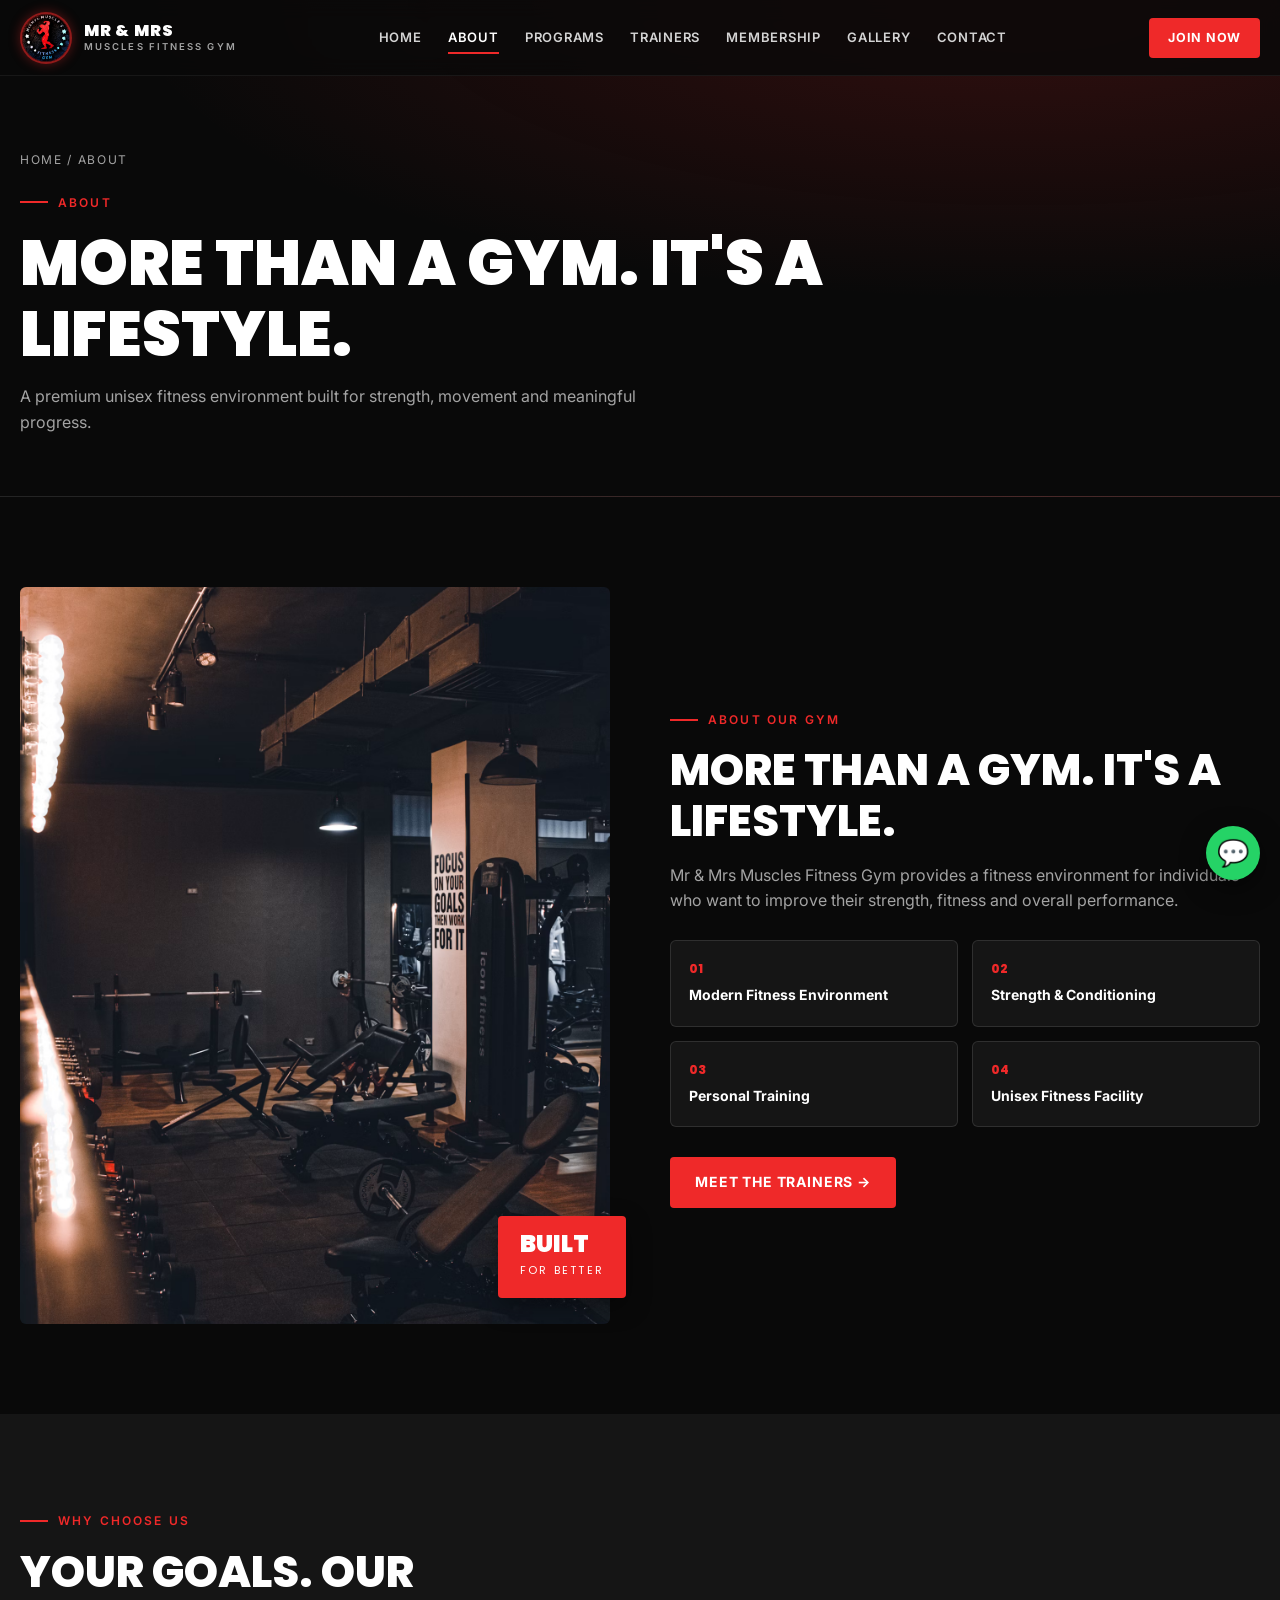
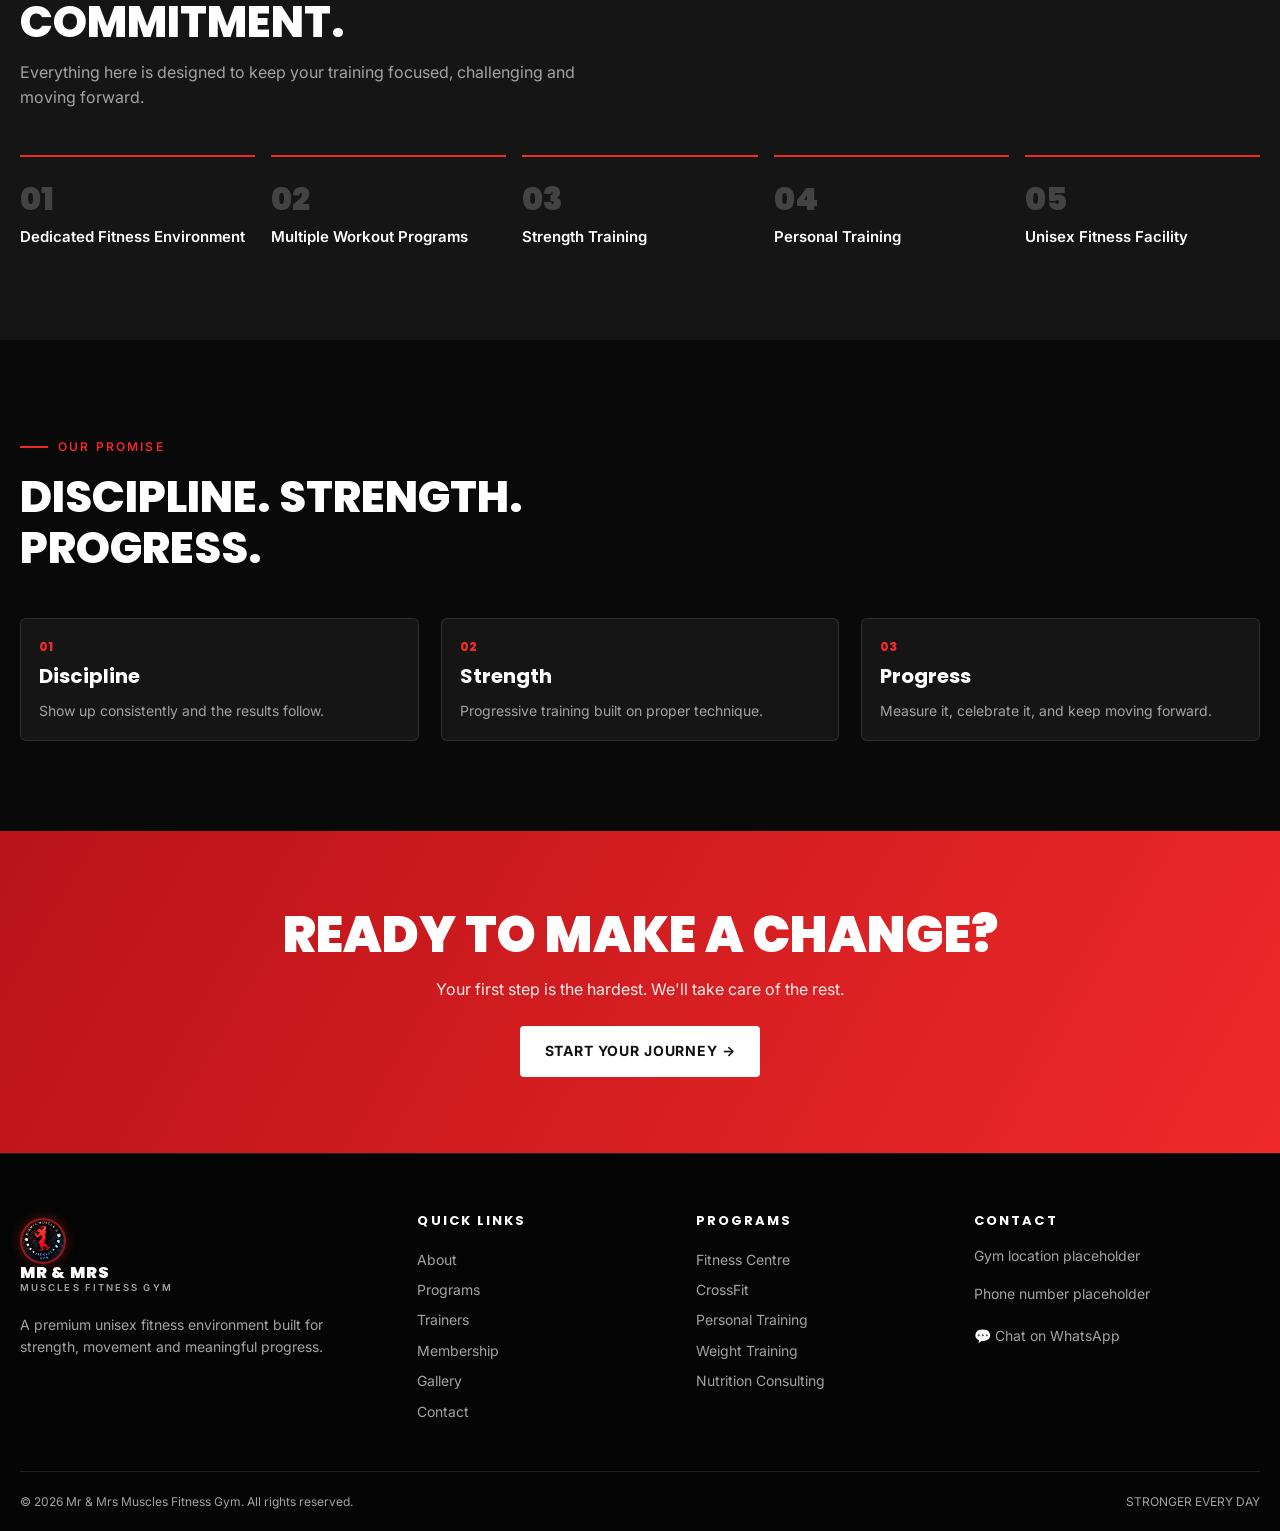
==== about.html @ eb09d8e1 "Move website files to root directory for GitHub Pages" ====
<!DOCTYPE html>
<html lang="en"><head><meta charset="UTF-8"><meta name="viewport" content="width=device-width,initial-scale=1">
<title>About | Mr &amp; Mrs Muscles Fitness Gym</title><meta name="description" content="Learn about Mr & Mrs Muscles Fitness Gym.">
<link rel="preconnect" href="https://fonts.googleapis.com"><link rel="preconnect" href="https://fonts.gstatic.com" crossorigin>
<link href="https://fonts.googleapis.com/css2?family=Inter:wght@400;500;600&family=Poppins:wght@600;700;800;900&display=swap" rel="stylesheet">
<link rel="stylesheet" href="css/style.css"></head><body>
<header><div class="container nav-wrap">
<a class="logo" href="index.html" aria-label="Home"><img src="images/logo-badge.png" alt="Mr &amp; Mrs Muscles Fitness Gym Logo" class="gym-logo"><span class="logo-text"><strong>MR &amp; MRS</strong><small>MUSCLES FITNESS GYM</small></span></a>
<nav aria-label="Primary"><button class="nav-close" aria-label="Close menu">×</button><a href="index.html">Home</a><a href="about.html" class=active>About</a><a href="programs.html">Programs</a><a href="trainers.html">Trainers</a><a href="membership.html">Membership</a><a href="gallery.html">Gallery</a><a href="contact.html">Contact</a></nav>
<div class="nav-cta"><a class="btn btn-red join-link" href="membership.html">Join now</a><button class="menu-btn" aria-label="Open menu">☰</button></div></div><div class="nav-backdrop" aria-hidden="true"></div></header>
<main><div class="page-hero"><div class="container"><div class="crumbs"><a href="index.html">Home</a> / About</div><span class="eyebrow"><i></i>About</span><h1>More than a gym. It's a lifestyle.</h1><p>A premium unisex fitness environment built for strength, movement and meaningful progress.</p></div></div><section><div class="container"><div class="about-grid"><div class="about-img reveal"><img src="images/1637430308606.avif" alt="Premium gym training floor" loading="lazy"><div class="float"><strong>BUILT</strong><span>FOR BETTER</span></div></div>
<div class="about-text reveal"><span class="eyebrow"><i></i>About our gym</span><h2>More than a gym. It's a lifestyle.</h2>
<p>Mr &amp; Mrs Muscles Fitness Gym provides a fitness environment for individuals who want to improve their strength, fitness and overall performance.</p>
<div class="feat-list"><div class="feat"><span>01</span><strong>Modern Fitness Environment</strong></div><div class="feat"><span>02</span><strong>Strength &amp; Conditioning</strong></div><div class="feat"><span>03</span><strong>Personal Training</strong></div><div class="feat"><span>04</span><strong>Unisex Fitness Facility</strong></div></div>
<a class="btn btn-red" href="trainers.html">Meet the trainers →</a></div></div></div></section><section class="why"><div class="container"><div class="sec-head reveal"><div><span class="eyebrow"><i></i>Why choose us</span><h2>Your goals. Our commitment.</h2><p>Everything here is designed to keep your training focused, challenging and moving forward.</p></div></div><div class="why-list reveal"><div class="why-item"><strong>01</strong><span>Dedicated Fitness Environment</span></div><div class="why-item"><strong>02</strong><span>Multiple Workout Programs</span></div><div class="why-item"><strong>03</strong><span>Strength Training</span></div><div class="why-item"><strong>04</strong><span>Personal Training</span></div><div class="why-item"><strong>05</strong><span>Unisex Fitness Facility</span></div></div></div></section><section><div class="container"><div class="sec-head reveal"><div><span class="eyebrow"><i></i>Our promise</span><h2>Discipline. Strength. Progress.</h2></div></div><div class="grid-3"><div class="feat reveal"><span>01</span><strong style="font-size:20px;font-family:Poppins">Discipline</strong><p style="color:var(--muted);margin-top:8px;font-size:14px">Show up consistently and the results follow.</p></div><div class="feat reveal"><span>02</span><strong style="font-size:20px;font-family:Poppins">Strength</strong><p style="color:var(--muted);margin-top:8px;font-size:14px">Progressive training built on proper technique.</p></div><div class="feat reveal"><span>03</span><strong style="font-size:20px;font-family:Poppins">Progress</strong><p style="color:var(--muted);margin-top:8px;font-size:14px">Measure it, celebrate it, and keep moving forward.</p></div></div></div></section><section class="cta"><div class="container reveal"><h2>Ready to make a change?</h2><p>Your first step is the hardest. We'll take care of the rest.</p><a class="btn" href="contact.html">Start your journey →</a></div></section></main>
<footer><div class="container"><div class="foot-grid"><div>
<a class="logo" href="index.html"><img src="images/logo-badge.png" alt="Mr &amp; Mrs Muscles Fitness Gym Logo" class="gym-logo"><span class="logo-text"><strong>MR &amp; MRS</strong><small>MUSCLES FITNESS GYM</small></span></a>
<p>A premium unisex fitness environment built for strength, movement and meaningful progress.</p></div>
<div><h4>Quick links</h4><a href="about.html">About</a><a href="programs.html">Programs</a><a href="trainers.html">Trainers</a><a href="membership.html">Membership</a><a href="gallery.html">Gallery</a><a href="contact.html">Contact</a></div>
<div><h4>Programs</h4><a href="programs.html">Fitness Centre</a><a href="programs.html">CrossFit</a><a href="programs.html">Personal Training</a><a href="programs.html">Weight Training</a><a href="programs.html">Nutrition Consulting</a></div>
<div><h4>Contact</h4><p>Gym location placeholder</p><p>Phone number placeholder</p><a href="#" data-wa="">💬 Chat on WhatsApp</a></div></div>
<div class="foot-bottom"><span>© 2026 Mr &amp; Mrs Muscles Fitness Gym. All rights reserved.</span><span>STRONGER EVERY DAY</span></div></div></footer>
<button class="wa-float" data-wa="" aria-label="WhatsApp enquiry">💬</button>

<script src="js/main.js"></script></body></html>
---- css/style.css ----
:root{
  --black:#090909;
  --panel:#151515;
  --panel-soft:#1b1b1b;
  --red:#ef2929;
  --red-dark:#b91319;
  --blue:#16b9f2;
  --white:#fff;
  --muted:#a3a3a3;
  --line:rgba(255,255,255,.11);
  --container:1240px;
  --head:76px;
}
*,*::before,*::after{box-sizing:border-box;margin:0;padding:0}
html{scroll-behavior:smooth}
body{
  font-family:Inter,-apple-system,BlinkMacSystemFont,"Segoe UI",Roboto,sans-serif;
  background:var(--black);
  color:var(--white);
  line-height:1.6;
  -webkit-font-smoothing:antialiased;
  overflow-x:hidden;
}
body.nav-active{
  overflow:hidden;
}
img{max-width:100%;height:auto;display:block}
a{color:inherit;text-decoration:none}
button,input,select,textarea{font:inherit;color:inherit}
h1,h2,h3,h4{font-family:Poppins,sans-serif;line-height:1.15;text-transform:uppercase}
.container{width:min(var(--container),100% - 32px);margin-inline:auto}
section{padding:90px 0}

.eyebrow{
  display:inline-flex;
  align-items:center;
  gap:10px;
  font-size:12px;
  font-weight:600;
  letter-spacing:.18em;
  text-transform:uppercase;
  color:var(--red);
  margin-bottom:16px;
}
.eyebrow i{width:28px;height:2px;background:var(--red);display:inline-block}

.sec-head{
  display:flex;
  justify-content:space-between;
  align-items:flex-end;
  gap:24px;
  flex-wrap:wrap;
  margin-bottom:44px;
}
.sec-head h2{font-size:clamp(26px,4vw,44px);font-weight:800;max-width:720px}
.sec-head p{color:var(--muted);margin-top:12px;max-width:560px}
.tag{font-family:Poppins,sans-serif;font-weight:700;font-size:13px;letter-spacing:.2em;color:var(--muted)}

.btn{
  display:inline-flex;
  align-items:center;
  justify-content:center;
  gap:10px;
  padding:13px 24px;
  border-radius:4px;
  font-weight:700;
  font-size:14px;
  letter-spacing:.06em;
  text-transform:uppercase;
  border:1.5px solid transparent;
  cursor:pointer;
  transition:.25s ease;
  white-space:nowrap;
}
.btn-red{background:var(--red);color:#fff}
.btn-red:hover{background:var(--red-dark);transform:translateY(-2px)}
.btn-ghost{border-color:rgba(255,255,255,.35);color:#fff}
.btn-ghost:hover{border-color:var(--red);color:var(--red)}
.btn-wa{background:#25d366;color:#04210f}
.btn-wa:hover{filter:brightness(1.08)}

/* ==================== HEADER & NAVIGATION ==================== */
header{
  position:fixed;
  top:0;
  left:0;
  right:0;
  height:var(--head);
  z-index:100;
  transition:background .3s,backdrop-filter .3s,border-color .3s;
  background:rgba(9,9,9,.82);
  backdrop-filter:blur(10px);
  border-bottom:1px solid rgba(255,255,255,.06);
}
header.solid{
  background:rgba(9,9,9,.96);
  backdrop-filter:blur(14px);
  border-bottom:1px solid var(--line);
  box-shadow:0 4px 20px rgba(0,0,0,.6);
}

.nav-wrap{
  height:100%;
  display:flex;
  align-items:center;
  justify-content:space-between;
  gap:16px;
}

/* Brand Logo */
.logo{
  display:flex;
  align-items:center;
  gap:12px;
  text-decoration:none;
  flex-shrink:0;
}
.gym-logo{
  width:52px;
  height:52px;
  border-radius:50%;
  object-fit:cover;
  display:block;
  background:#050505;
  box-shadow:0 0 12px rgba(239,41,41,.35);
  border:2px solid rgba(239,41,41,.6);
  flex-shrink:0;
  transition:transform .25s ease;
}
.logo:hover .gym-logo{
  transform:scale(1.05);
}
.logo-text{
  display:flex;
  flex-direction:column;
  justify-content:center;
  line-height:1.1;
  white-space:nowrap;
}
.logo-text strong{
  font-family:Poppins,sans-serif;
  font-size:16px;
  font-weight:900;
  letter-spacing:.05em;
  color:#fff;
}
.logo-text small{
  font-size:9.5px;
  font-weight:600;
  letter-spacing:.22em;
  color:var(--muted);
  text-transform:uppercase;
  margin-top:2px;
}

/* Desktop Navigation */
nav{
  display:flex;
  align-items:center;
  gap:26px;
}
nav a{
  font-size:13px;
  font-weight:600;
  letter-spacing:.06em;
  text-transform:uppercase;
  color:#d4d4d4;
  position:relative;
  padding:6px 0;
  transition:color .2s;
  white-space:nowrap;
}
nav a::after{
  content:"";
  position:absolute;
  left:0;
  bottom:0;
  height:2px;
  width:0;
  background:var(--red);
  transition:width .25s ease;
}
nav a:hover,nav a.active{
  color:#fff;
}
nav a:hover::after,nav a.active::after{
  width:100%;
}

.nav-cta{
  display:flex;
  align-items:center;
  gap:12px;
  flex-shrink:0;
}
.join-link{
  padding:9px 18px;
  font-size:12.5px;
}
.menu-btn{
  display:none;
  align-items:center;
  justify-content:center;
  background:var(--panel);
  border:1px solid var(--line);
  color:#fff;
  font-size:24px;
  width:44px;
  height:44px;
  border-radius:6px;
  cursor:pointer;
  line-height:1;
  transition:border-color .2s,background .2s;
}
.menu-btn:hover{
  border-color:var(--red);
  background:var(--panel-soft);
}
.nav-close{
  display:none;
  background:rgba(255,255,255,.08);
  border:1px solid var(--line);
  color:#fff;
  font-size:26px;
  width:38px;
  height:38px;
  border-radius:50%;
  cursor:pointer;
  line-height:1;
  transition:background .2s,border-color .2s;
}
.nav-close:hover{
  background:var(--red);
  border-color:var(--red);
}

/* Nav Backdrop for Mobile */
.nav-backdrop{
  position:fixed;
  inset:0;
  background:rgba(0,0,0,.75);
  backdrop-filter:blur(4px);
  z-index:140;
  opacity:0;
  visibility:hidden;
  transition:opacity .3s ease,visibility .3s ease;
}
.nav-backdrop.open{
  opacity:1;
  visibility:visible;
}

/* ==================== HERO SECTION ==================== */
.hero{
  position:relative;
  min-height:100vh;
  display:flex;
  align-items:center;
  padding:140px 0 90px;
  overflow:hidden;
}
.hero>img{
  position:absolute;
  inset:0;
  width:100%;
  height:100%;
  object-fit:cover;
}
.hero::before{
  content:"";
  position:absolute;
  inset:0;
  background:linear-gradient(90deg,rgba(9,9,9,.94) 15%,rgba(9,9,9,.6) 65%,rgba(9,9,9,.8) 100%),linear-gradient(0deg,var(--black),transparent 40%);
  z-index:1;
}
.hero .container{position:relative;z-index:2}
.hero h1{
  font-size:clamp(36px,7vw,84px);
  font-weight:900;
  margin:10px 0 20px;
  max-width:900px;
  line-height:1.08;
}
.hero h1 em{font-style:normal;color:var(--red)}
.hero p.lead{
  max-width:540px;
  color:#d4d4d4;
  font-size:clamp(16px,2vw,19px);
  margin-bottom:32px;
}
.hero-actions{display:flex;gap:14px;flex-wrap:wrap;margin-bottom:42px}
.badges{display:flex;gap:20px;flex-wrap:wrap;font-size:13px;color:#ddd}
.badges span{display:inline-flex;align-items:center}
.badges span::before{content:"✓";color:var(--blue);margin-right:8px;font-weight:800}

.ticker{
  position:absolute;
  bottom:0;
  left:0;
  right:0;
  z-index:2;
  background:var(--red);
  padding:12px 0;
  overflow:hidden;
  white-space:nowrap;
}
.ticker div{
  display:inline-block;
  animation:tick 24s linear infinite;
  font-family:Poppins,sans-serif;
  font-weight:800;
  letter-spacing:.3em;
  font-size:13px;
}
@keyframes tick{to{transform:translateX(-50%)}}

/* Inner Page Hero */
.page-hero{
  padding:150px 0 60px;
  background:radial-gradient(900px 300px at 80% 0,rgba(239,41,41,.18),transparent),var(--black);
  border-bottom:1px solid var(--line);
}
.page-hero h1{font-size:clamp(30px,5.5vw,62px);font-weight:900;max-width:900px}
.page-hero p{color:var(--muted);margin-top:14px;max-width:620px;font-size:16px}
.crumbs{
  font-size:12px;
  letter-spacing:.14em;
  text-transform:uppercase;
  color:var(--muted);
  margin-bottom:16px;
}
.crumbs a:hover{color:var(--red)}

/* ==================== ABOUT SECTION ==================== */
.about-grid{
  display:grid;
  grid-template-columns:1fr 1fr;
  gap:60px;
  align-items:center;
}
.about-img{position:relative}
.about-img img{width:100%;aspect-ratio:4/5;object-fit:cover;border-radius:6px}
.about-img .float{
  position:absolute;
  right:-16px;
  bottom:26px;
  background:var(--red);
  padding:16px 22px;
  border-radius:4px;
  font-family:Poppins,sans-serif;
  box-shadow:0 8px 24px rgba(0,0,0,.4);
}
.about-img .float strong{display:block;font-size:24px;font-weight:900;line-height:1}
.about-img .float span{font-size:11px;letter-spacing:.2em}
.about-text h2{font-size:clamp(26px,3.8vw,44px);font-weight:800;margin-bottom:16px}
.about-text>p{color:var(--muted);margin-bottom:26px}
.feat-list{display:grid;grid-template-columns:1fr 1fr;gap:14px;margin-bottom:30px}
.feat{background:var(--panel);border:1px solid var(--line);padding:18px;border-radius:6px;transition:.25s}
.feat:hover{border-color:var(--red);transform:translateY(-3px)}
.feat span{color:var(--red);font-family:Poppins,sans-serif;font-weight:800;font-size:12px;display:block;margin-bottom:4px}
.feat strong{font-size:14px}

/* ==================== GRID / CARDS ==================== */
.grid-3{display:grid;grid-template-columns:repeat(3,1fr);gap:22px}
.prog{
  position:relative;
  overflow:hidden;
  border-radius:6px;
  aspect-ratio:4/5;
  display:flex;
  align-items:flex-end;
  background:var(--panel);
}
.prog img{position:absolute;inset:0;width:100%;height:100%;object-fit:cover;transition:transform .6s}
.prog::after{content:"";position:absolute;inset:0;background:linear-gradient(0deg,rgba(9,9,9,.95) 10%,transparent 65%)}
.prog:hover img{transform:scale(1.08)}
.prog .num{position:absolute;top:16px;right:18px;z-index:2;font-family:Poppins,sans-serif;font-weight:900;font-size:32px;color:rgba(255,255,255,.35)}
.prog .info{position:relative;z-index:2;padding:24px}
.prog h3{font-size:21px;margin-bottom:8px}
.prog p{color:#cfcfcf;font-size:14px;margin-bottom:14px}
.link-arrow{font-size:13px;font-weight:700;letter-spacing:.08em;text-transform:uppercase;color:var(--red)}
.link-arrow::after{content:" →";transition:.2s;display:inline-block}
.link-arrow:hover::after{transform:translateX(5px)}
.center{text-align:center;margin-top:40px}

/* ==================== WHY CHOOSE US ==================== */
.why{background:var(--panel)}
.why-list{display:grid;grid-template-columns:repeat(5,1fr);gap:16px}
.why-item{border-top:2px solid var(--red);padding-top:16px}
.why-item strong{font-family:Poppins,sans-serif;font-size:32px;font-weight:900;color:rgba(255,255,255,.2);display:block}
.why-item span{font-weight:600;font-size:15px}

/* ==================== TRAINERS ==================== */
.trainer{background:var(--panel);border:1px solid var(--line);border-radius:6px;overflow:hidden;transition:.25s}
.trainer:hover{border-color:var(--red);transform:translateY(-4px)}
.trainer .ph{position:relative}
.trainer img{aspect-ratio:4/4.4;width:100%;object-fit:cover;filter:grayscale(.35)}
.trainer .ph span{
  position:absolute;
  top:14px;
  left:14px;
  background:var(--red);
  font-size:11px;
  font-weight:700;
  letter-spacing:.16em;
  padding:5px 10px;
  border-radius:3px;
}
.trainer .body{padding:20px}
.trainer p{color:var(--muted);font-size:13px}
.trainer h3{font-size:19px;margin:4px 0 6px}
.trainer small{color:var(--muted);display:block;margin-bottom:14px}

/* ==================== TIMETABLE ==================== */
.table{border:1px solid var(--line);border-radius:6px;overflow:hidden}
.row{
  display:grid;
  grid-template-columns:1.2fr 2fr 1.4fr;
  gap:16px;
  padding:16px 24px;
  border-bottom:1px solid var(--line);
  align-items:center;
}
.row:last-child{border-bottom:0}
.row.head{background:var(--panel-soft);font-size:12px;letter-spacing:.16em;text-transform:uppercase;color:var(--muted)}
.row strong{font-family:Poppins,sans-serif;font-size:16px}
.row time{color:#ddd}
.row .today{
  background:var(--blue);
  color:#001a24;
  font-size:10px;
  font-weight:800;
  letter-spacing:.1em;
  padding:3px 8px;
  border-radius:20px;
  margin-left:10px;
  text-transform:uppercase;
}
.row.is-today{background:rgba(239,41,41,.12);box-shadow:inset 3px 0 var(--red)}

/* ==================== MEMBERSHIP ==================== */
.plans{display:grid;grid-template-columns:repeat(4,1fr);gap:18px}
.plan{
  position:relative;
  background:var(--panel);
  border:1px solid var(--line);
  border-radius:6px;
  padding:30px 24px;
  display:flex;
  flex-direction:column;
  transition:.25s;
}
.plan:hover{transform:translateY(-5px);border-color:var(--red)}
.plan.premium{border-color:var(--red);background:linear-gradient(180deg,rgba(239,41,41,.14),var(--panel) 55%)}
.plan .badge{
  position:absolute;
  top:-12px;
  left:24px;
  background:var(--red);
  font-size:10px;
  font-weight:800;
  letter-spacing:.14em;
  text-transform:uppercase;
  padding:5px 12px;
  border-radius:3px;
}
.plan .n{color:var(--muted);font-family:Poppins,sans-serif;font-weight:800;font-size:12px}
.plan h3{font-size:23px;margin:8px 0 4px}
.plan h3 small{display:block;font-size:11px;letter-spacing:.2em;color:var(--muted);font-weight:500;margin-top:4px}
.price{
  margin:18px 0;
  padding:14px 0;
  border-block:1px solid var(--line);
  font-size:13.5px;
  color:var(--muted);
}
.price strong{display:block;color:#fff;font-family:Poppins,sans-serif;font-size:20px;text-transform:uppercase}
.plan ul{list-style:none;margin-bottom:24px;flex:1}
.plan li{font-size:13.5px;color:#ddd;padding:6px 0 6px 24px;position:relative}
.plan li::before{content:"✓";position:absolute;left:0;color:var(--blue);font-weight:800}
.plan .btn{justify-content:center}

details{background:var(--panel);border:1px solid var(--line);border-radius:6px;margin-bottom:12px}
summary{cursor:pointer;padding:18px 22px;font-weight:600;list-style:none;display:flex;justify-content:space-between;align-items:center}
summary::after{content:"+";color:var(--red);font-size:22px;line-height:1}
details[open] summary::after{content:"–"}
details p{padding:0 22px 20px;color:var(--muted)}

/* ==================== GALLERY & LIGHTBOX ==================== */
.gallery{display:grid;grid-template-columns:repeat(3,1fr);gap:16px}
.g-item{
  position:relative;
  border:0;
  padding:0;
  overflow:hidden;
  border-radius:6px;
  cursor:pointer;
  background:var(--panel);
  aspect-ratio:1;
}
.g-item:nth-child(1),.g-item:nth-child(4){grid-row:span 2;aspect-ratio:auto}
.g-item img{width:100%;height:100%;object-fit:cover;transition:transform .6s}
.g-item:hover img{transform:scale(1.07)}
.g-item .cap{
  position:absolute;
  inset:auto 0 0 0;
  padding:20px;
  text-align:left;
  background:linear-gradient(0deg,rgba(0,0,0,.85),transparent);
  opacity:0;
  transform:translateY(10px);
  transition:.3s;
}
.g-item:hover .cap{opacity:1;transform:none}
.cap small{display:block;font-size:11px;letter-spacing:.14em;color:var(--blue);text-transform:uppercase}
.cap strong{font-family:Poppins,sans-serif}

.lightbox{
  position:fixed;
  inset:0;
  background:rgba(0,0,0,.94);
  z-index:200;
  display:none;
  align-items:center;
  justify-content:center;
  padding:24px;
}
.lightbox.open{display:flex}
.lightbox img{max-height:84vh;max-width:92vw;border-radius:6px;object-fit:contain}
.lb-btn{
  position:absolute;
  background:var(--panel);
  border:1px solid var(--line);
  width:44px;
  height:44px;
  border-radius:50%;
  font-size:22px;
  cursor:pointer;
  display:grid;
  place-items:center;
  color:#fff;
  transition:.2s;
}
.lb-btn:hover{background:var(--red)}
.lb-close{top:20px;right:20px}
.lb-prev{left:20px}
.lb-next{right:20px}
.lb-cap{
  position:absolute;
  bottom:20px;
  left:0;
  right:0;
  text-align:center;
  font-family:Poppins,sans-serif;
  letter-spacing:.1em;
  text-transform:uppercase;
  font-size:13px;
  color:#ddd;
}

/* ==================== TESTIMONIALS ==================== */
.stars{color:#ffb400;letter-spacing:3px;margin-bottom:12px}
.quote{background:var(--panel);border:1px solid var(--line);border-radius:6px;padding:26px}
.quote blockquote{color:#ddd;margin-bottom:20px;font-style:italic}
.who{display:flex;align-items:center;gap:14px}
.who>span{
  width:40px;
  height:40px;
  border-radius:50%;
  background:var(--red);
  display:grid;
  place-items:center;
  font-family:Poppins,sans-serif;
  font-weight:800;
  font-size:13px;
  flex-shrink:0;
}
.who small{display:block;color:var(--muted);font-size:12px}

/* ==================== CONTACT ==================== */
.contact-grid{display:grid;grid-template-columns:1fr 1.15fr;gap:44px;align-items:start}
.info-item{
  display:flex;
  gap:16px;
  align-items:center;
  background:var(--panel);
  border:1px solid var(--line);
  border-radius:6px;
  padding:16px 18px;
  margin-bottom:12px;
}
.info-item i{
  font-style:normal;
  width:44px;
  height:44px;
  display:grid;
  place-items:center;
  background:rgba(239,41,41,.15);
  color:var(--red);
  border-radius:6px;
  font-size:18px;
  flex-shrink:0;
}
.info-item small{display:block;color:var(--muted);font-size:11px;letter-spacing:.1em;text-transform:uppercase}
.map{
  margin-top:16px;
  border:1px dashed var(--line);
  border-radius:6px;
  padding:44px 20px;
  text-align:center;
  color:var(--muted);
  background:var(--panel);
}
.map strong{display:block;color:#fff;font-family:Poppins,sans-serif;margin-bottom:4px}

form{background:var(--panel);border:1px solid var(--line);border-radius:8px;padding:32px}
form h3{font-size:24px;margin:4px 0 22px}
.field{display:block;margin-bottom:16px}
.field span{display:block;font-size:12px;font-weight:600;letter-spacing:.08em;text-transform:uppercase;color:var(--muted);margin-bottom:6px}
.field input,.field select,.field textarea{
  width:100%;
  background:var(--black);
  border:1px solid var(--line);
  border-radius:4px;
  padding:12px 14px;
  outline:0;
  transition:border-color .2s;
}
.field input:focus,.field select:focus,.field textarea:focus{border-color:var(--red)}
.field.err input,.field.err select,.field.err textarea{border-color:var(--red)}
.field em{display:none;color:var(--red);font-size:12px;font-style:normal;margin-top:4px}
.field.err em{display:block}
.form-actions{display:flex;flex-direction:column;gap:12px;margin-top:8px}
.form-actions .btn{justify-content:center;width:100%}
.form-ok{
  display:none;
  margin-top:16px;
  padding:14px;
  border-radius:4px;
  background:rgba(22,185,242,.12);
  border:1px solid var(--blue);
  color:#bfeeff;
  font-size:14px;
}

/* ==================== CALL TO ACTION & FOOTER ==================== */
.cta{background:linear-gradient(120deg,var(--red-dark),var(--red));text-align:center;padding:76px 0}
.cta h2{font-size:clamp(26px,4.2vw,50px);font-weight:900;margin-bottom:12px}
.cta p{margin-bottom:24px;opacity:.92;font-size:16px}
.cta .btn{background:#fff;color:#111}
.cta .btn:hover{background:#111;color:#fff}

footer{background:#050505;border-top:1px solid var(--line);padding:60px 0 0}
.foot-grid{
  display:grid;
  grid-template-columns:1.5fr 1fr 1fr 1.2fr;
  gap:40px;
  padding-bottom:44px;
}
.foot-grid .gym-logo{width:46px;height:46px}
.foot-grid p{color:var(--muted);font-size:14px;margin:16px 0}
.foot-grid h4{font-size:13px;letter-spacing:.16em;margin-bottom:16px}
.foot-grid a{display:block;color:var(--muted);font-size:14px;padding:4px 0}
.foot-grid a:hover{color:var(--red)}
.foot-bottom{
  border-top:1px solid var(--line);
  padding:20px 0;
  display:flex;
  justify-content:space-between;
  flex-wrap:wrap;
  gap:12px;
  font-size:12px;
  color:var(--muted);
}

/* Floating WhatsApp */
.wa-float{
  position:fixed;
  right:20px;
  bottom:20px;
  z-index:90;
  width:54px;
  height:54px;
  border-radius:50%;
  background:#25d366;
  display:grid;
  place-items:center;
  font-size:26px;
  border:0;
  cursor:pointer;
  box-shadow:0 8px 24px rgba(0,0,0,.5);
  animation:pulse 2.4s infinite;
}
@keyframes pulse{
  0%{box-shadow:0 0 0 0 rgba(37,211,102,.5)}
  70%{box-shadow:0 0 0 16px transparent}
}

.reveal{opacity:0;transform:translateY(28px);transition:opacity .7s,transform .7s}
.reveal.in{opacity:1;transform:none}

/* ==================== RESPONSIVE BREAKPOINTS ==================== */
@media (max-width: 1024px){
  :root{--head:70px}
  .plans{grid-template-columns:repeat(2,1fr)}
  .why-list{grid-template-columns:repeat(3,1fr)}
  .foot-grid{grid-template-columns:1fr 1fr}
  .about-grid,.contact-grid{grid-template-columns:1fr;gap:40px}
  .grid-3{grid-template-columns:repeat(2,1fr)}
  
  /* Mobile Navigation Drawer */
  .menu-btn{display:flex}
  .join-link{display:none}
  
  nav{
    position:fixed;
    top:0;
    right:0;
    bottom:0;
    width:min(320px,84vw);
    background:linear-gradient(180deg,#141414 0%,#0a0a0a 100%);
    display:flex;
    flex-direction:column;
    align-items:stretch;
    justify-content:flex-start;
    gap:0;
    padding:80px 24px 40px;
    transform:translateX(100%);
    transition:transform .35s cubic-bezier(0.16, 1, 0.3, 1);
    border-left:1px solid var(--line);
    box-shadow:-12px 0 35px rgba(0,0,0,.85);
    z-index:150;
    overflow-y:auto;
    -webkit-overflow-scrolling:touch;
  }
  nav.open{
    transform:translateX(0);
  }
  nav a{
    font-size:16px;
    font-weight:700;
    letter-spacing:.08em;
    color:#e0e0e0;
    padding:16px 14px;
    border-radius:6px;
    border-bottom:1px solid rgba(255,255,255,.06);
    display:flex;
    align-items:center;
    justify-content:space-between;
    transition:all .2s ease;
  }
  nav a::after{
    content:"→";
    position:static;
    height:auto;
    width:auto;
    background:none;
    color:var(--muted);
    font-size:16px;
    transition:transform .2s,color .2s;
  }
  nav a:hover,nav a.active{
    background:rgba(239,41,41,.12);
    color:var(--white);
    padding-left:18px;
    border-color:rgba(239,41,41,.25);
  }
  nav a:hover::after,nav a.active::after{
    color:var(--red);
    transform:translateX(4px);
  }
  .nav-close{
    display:flex;
    align-items:center;
    justify-content:center;
    position:absolute;
    top:20px;
    right:20px;
    color:#fff;
    z-index:2;
  }
}

@media (max-width: 768px){
  :root{--head:66px}
  section{padding:60px 0}
  .container{width:min(var(--container),100% - 24px)}
  
  .gym-logo{width:46px;height:46px}
  .logo-text strong{font-size:14.5px}
  .logo-text small{font-size:8.5px;letter-spacing:.18em}

  .hero{padding:120px 0 80px;min-height:auto}
  .hero-actions{flex-direction:column;width:100%}
  .hero-actions .btn{width:100%;text-align:center}
  .badges{gap:14px;font-size:12px}

  .page-hero{padding:120px 0 45px}
  
  .about-img .float{right:10px;bottom:15px;padding:12px 18px}
  .about-img .float strong{font-size:20px}
  .about-img .float span{font-size:10px}
  
  .grid-3{grid-template-columns:1fr}
  .prog{aspect-ratio:16/11}
  
  .why-list{grid-template-columns:repeat(2,1fr)}
  .plans{grid-template-columns:1fr}
  
  .row{
    grid-template-columns:1fr;
    gap:6px;
    padding:16px 20px;
  }
  .row.head{display:none}
  
  .gallery{grid-template-columns:1fr 1fr;gap:12px}
  .g-item:nth-child(1),.g-item:nth-child(4){grid-row:auto;aspect-ratio:1}
  
  .foot-grid{grid-template-columns:1fr;gap:30px}
  .foot-bottom{flex-direction:column;text-align:center;align-items:center}
}

@media (max-width: 480px){
  :root{--head:62px}
  .container{width:100%;padding-inline:16px}
  
  .gym-logo{width:42px;height:42px}
  .logo-text strong{font-size:13.5px}
  .logo-text small{font-size:8px;letter-spacing:.14em}
  
  .hero h1{font-size:32px}
  .hero p.lead{font-size:15px}
  
  .feat-list{grid-template-columns:1fr}
  .why-list{grid-template-columns:1fr}
  .gallery{grid-template-columns:1fr}
  
  form{padding:22px 18px}
  form h3{font-size:22px}
  
  .info-item{padding:14px 16px}
  .wa-float{right:16px;bottom:16px;width:50px;height:50px;font-size:24px}
  .lb-prev{left:10px}
  .lb-next{right:10px}
}
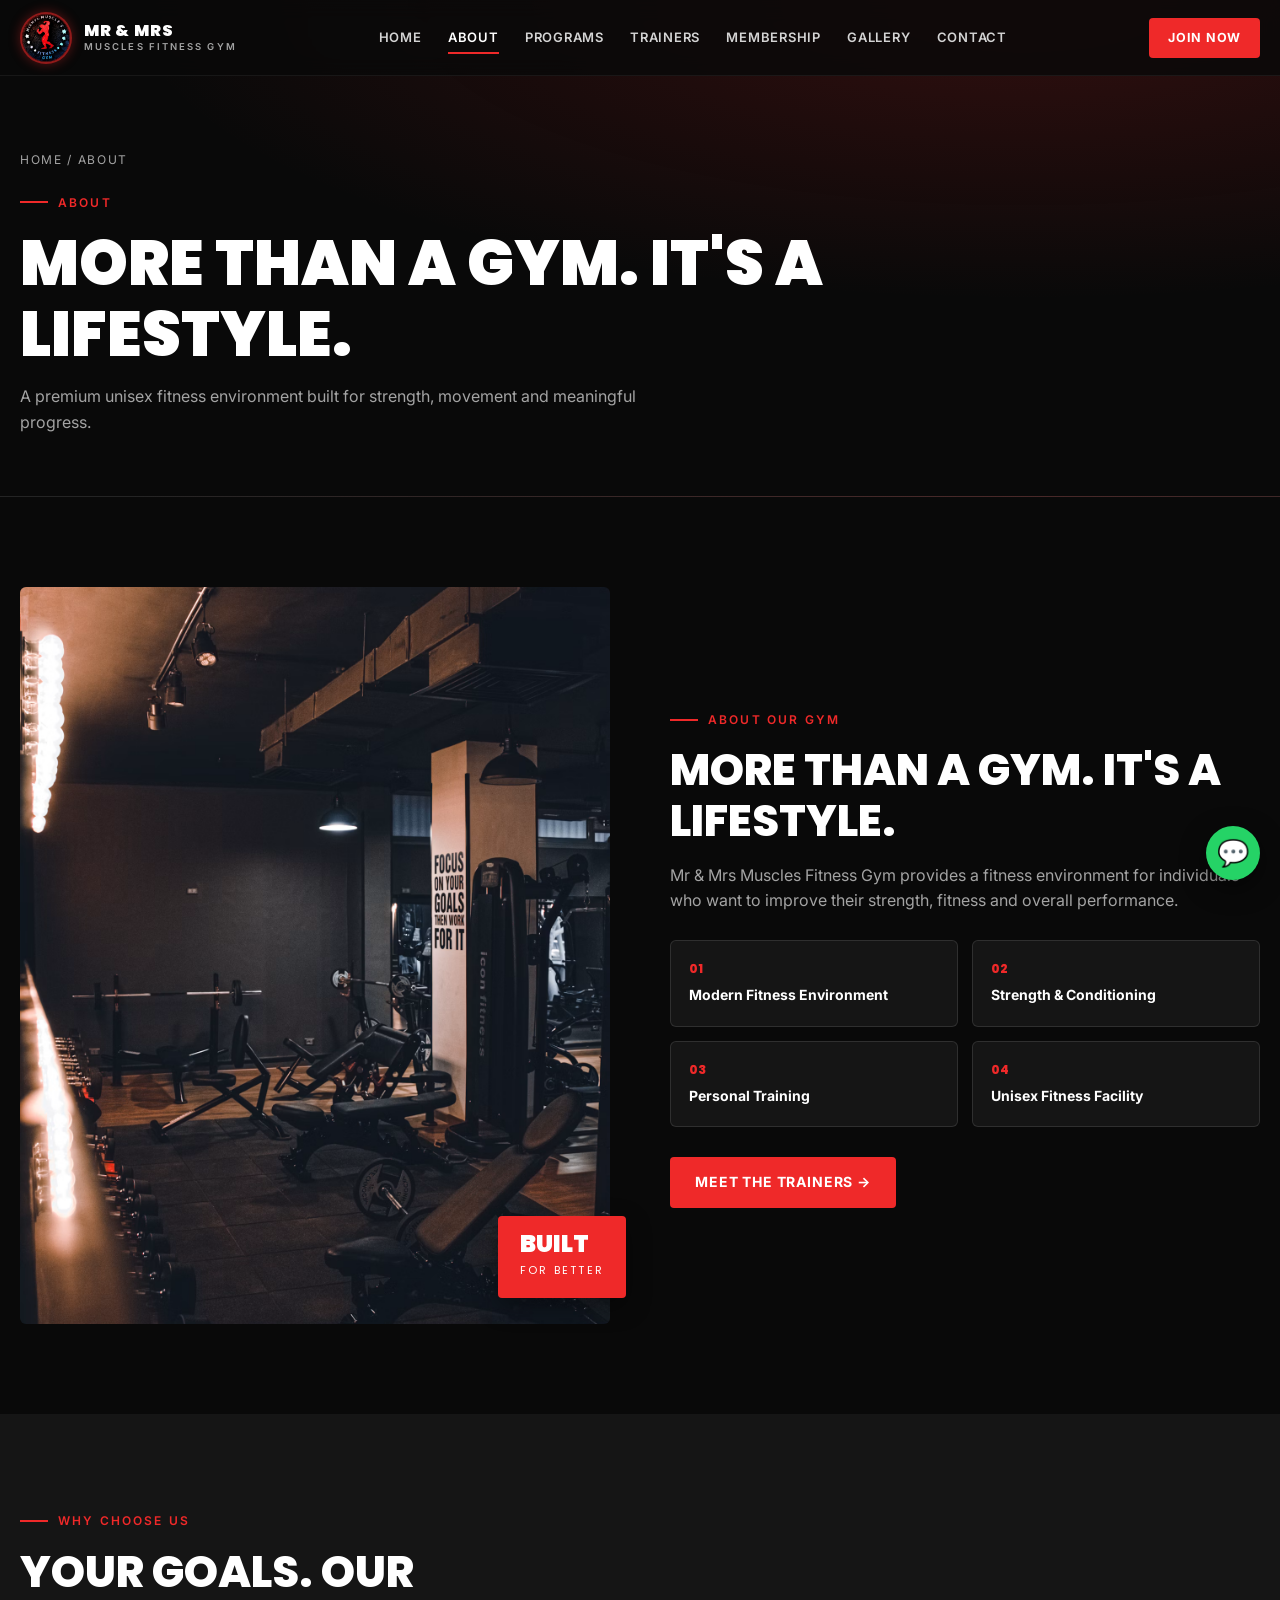
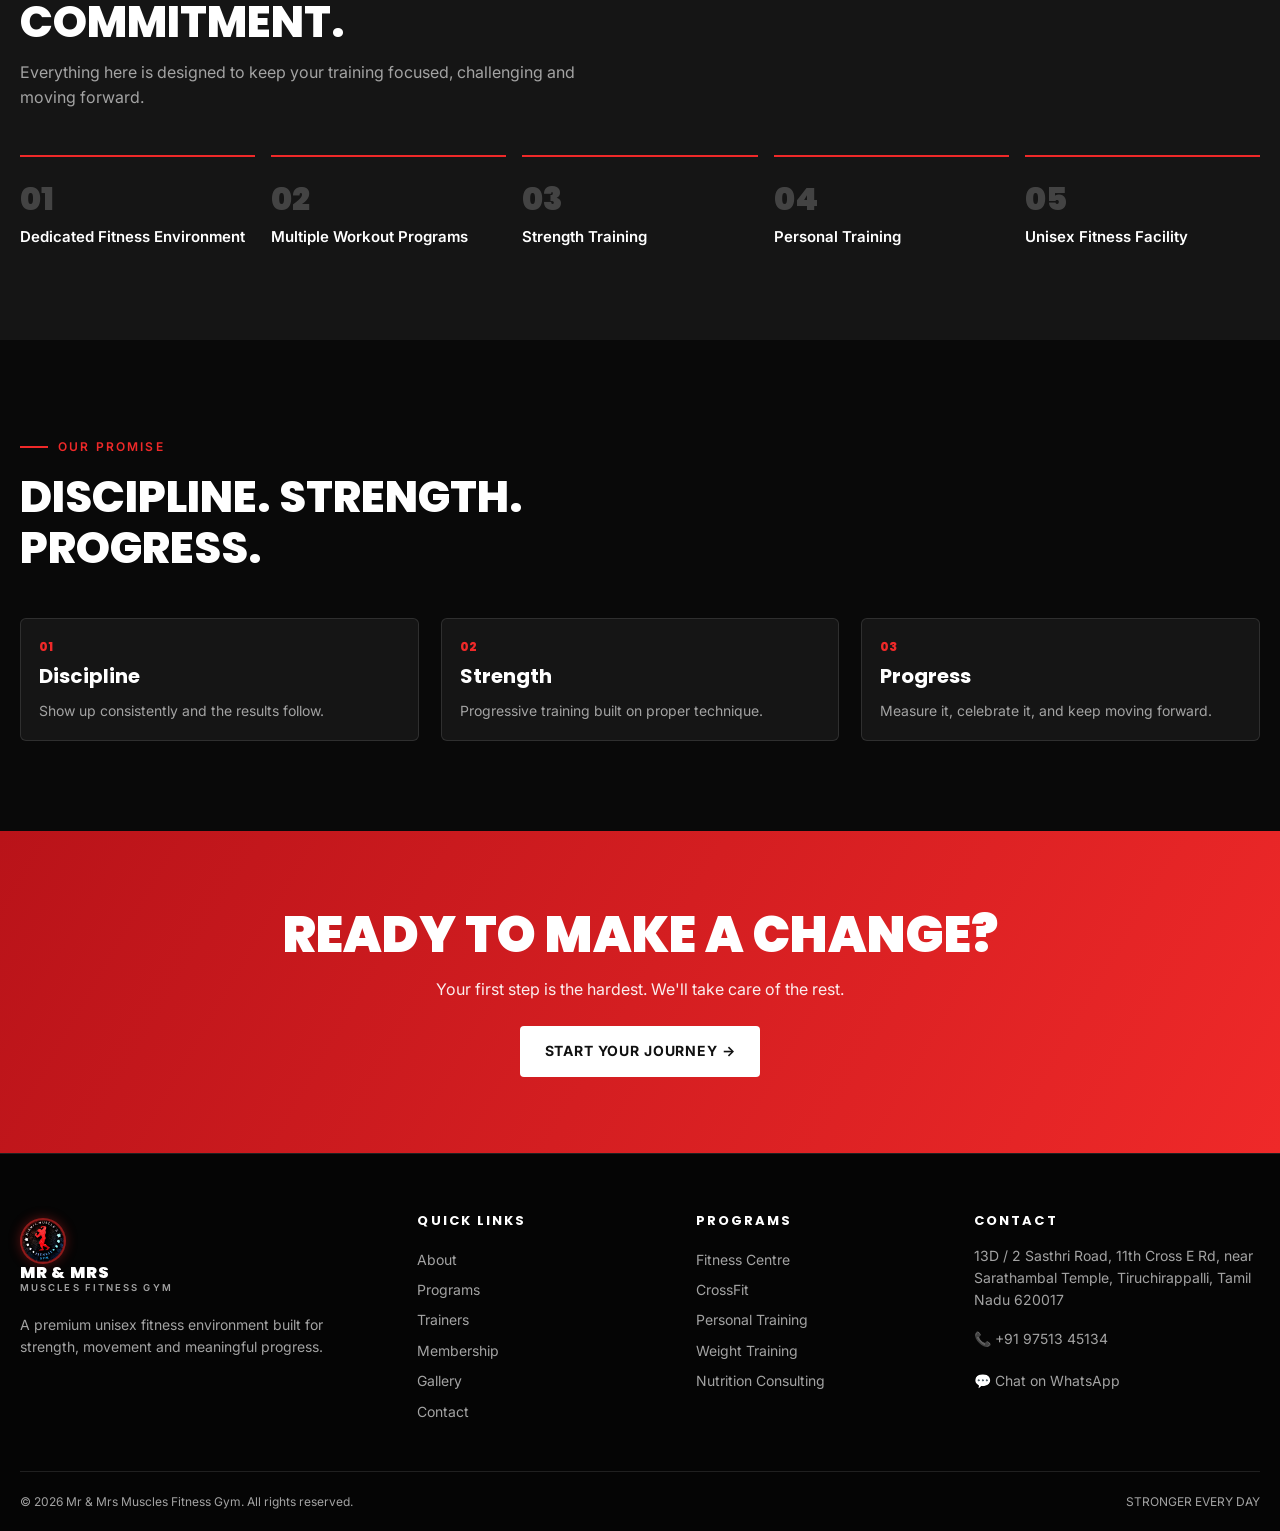
==== commit 80f6809f: "Add gym address, phone number, Google Maps embed, and direct WhatsApp enquiry" ====
--- a/about.html
+++ b/about.html
@@ -18,8 +18,8 @@
 <p>A premium unisex fitness environment built for strength, movement and meaningful progress.</p></div>
 <div><h4>Quick links</h4><a href="about.html">About</a><a href="programs.html">Programs</a><a href="trainers.html">Trainers</a><a href="membership.html">Membership</a><a href="gallery.html">Gallery</a><a href="contact.html">Contact</a></div>
 <div><h4>Programs</h4><a href="programs.html">Fitness Centre</a><a href="programs.html">CrossFit</a><a href="programs.html">Personal Training</a><a href="programs.html">Weight Training</a><a href="programs.html">Nutrition Consulting</a></div>
-<div><h4>Contact</h4><p>Gym location placeholder</p><p>Phone number placeholder</p><a href="#" data-wa="">💬 Chat on WhatsApp</a></div></div>
+<div><h4>Contact</h4><p>13D / 2 Sasthri Road, 11th Cross E Rd, near Sarathambal Temple, Tiruchirappalli, Tamil Nadu 620017</p><p><a href="tel:+919751345134" style="display:inline;color:inherit;">📞 +91 97513 45134</a></p><a href="#" data-wa="Hi Mr & Mrs Muscles Fitness Gym! I want to enquire about membership and training.">💬 Chat on WhatsApp</a></div></div>
 <div class="foot-bottom"><span>© 2026 Mr &amp; Mrs Muscles Fitness Gym. All rights reserved.</span><span>STRONGER EVERY DAY</span></div></div></footer>
-<button class="wa-float" data-wa="" aria-label="WhatsApp enquiry">💬</button>
+<button class="wa-float" data-wa="Hi Mr & Mrs Muscles Fitness Gym! I want to enquire about membership and training." aria-label="WhatsApp enquiry">💬</button>
 
 <script src="js/main.js"></script></body></html>
--- a/css/style.css
+++ b/css/style.css
@@ -604,16 +604,23 @@
 .info-item small{display:block;color:var(--muted);font-size:11px;letter-spacing:.1em;text-transform:uppercase}
 .map{
   margin-top:16px;
-  border:1px dashed var(--line);
-  border-radius:6px;
-  padding:44px 20px;
-  text-align:center;
-  color:var(--muted);
+  border:1px solid var(--line);
+  border-radius:8px;
+  overflow:hidden;
   background:var(--panel);
 }
-.map strong{display:block;color:#fff;font-family:Poppins,sans-serif;margin-bottom:4px}
-
-form{background:var(--panel);border:1px solid var(--line);border-radius:8px;padding:32px}
+.map iframe{
+  display:block;
+  width:100%;
+}
+.contact-card{
+  background:var(--panel);
+  border:1px solid var(--line);
+  border-radius:8px;
+  padding:32px;
+}
+.contact-card h3{font-size:24px;margin:4px 0 16px}
+form{background:transparent;border:0;border-radius:0;padding:0}
 form h3{font-size:24px;margin:4px 0 22px}
 .field{display:block;margin-bottom:16px}
 .field span{display:block;font-size:12px;font-weight:600;letter-spacing:.08em;text-transform:uppercase;color:var(--muted);margin-bottom:6px}
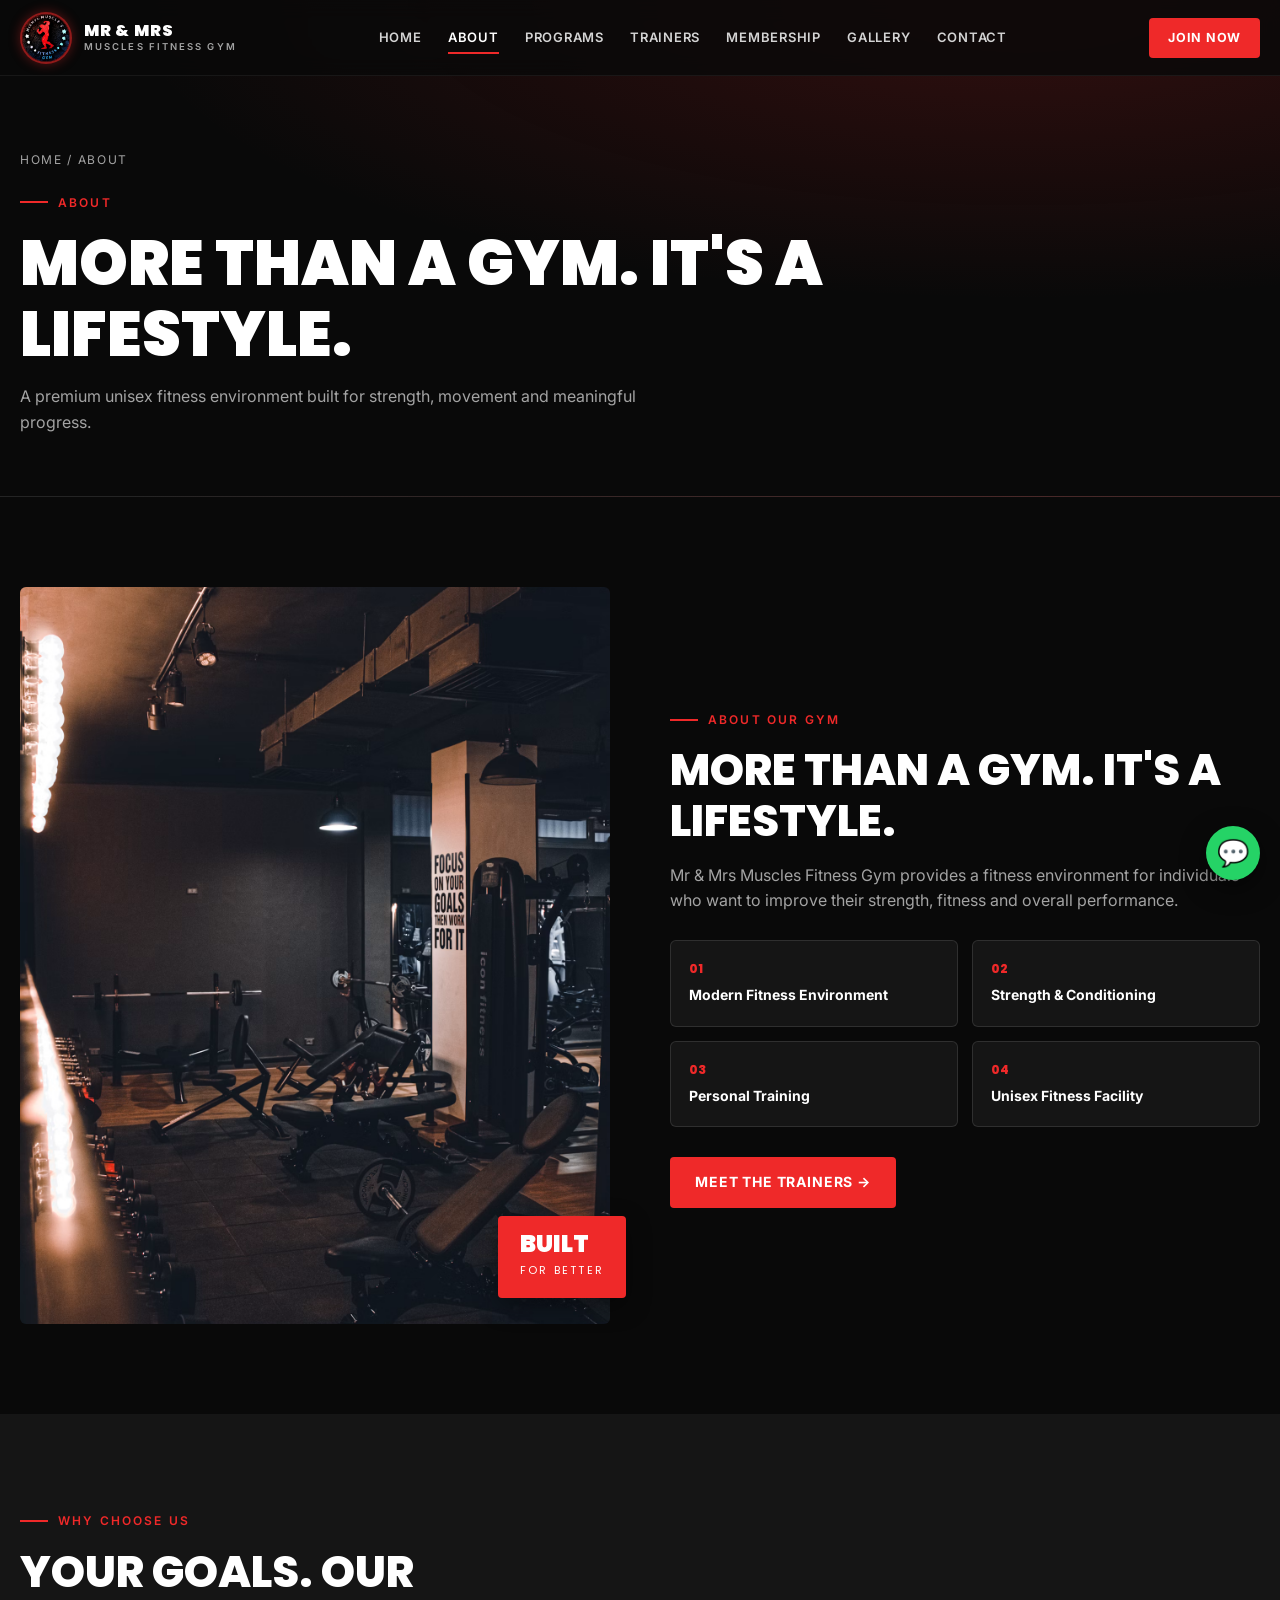
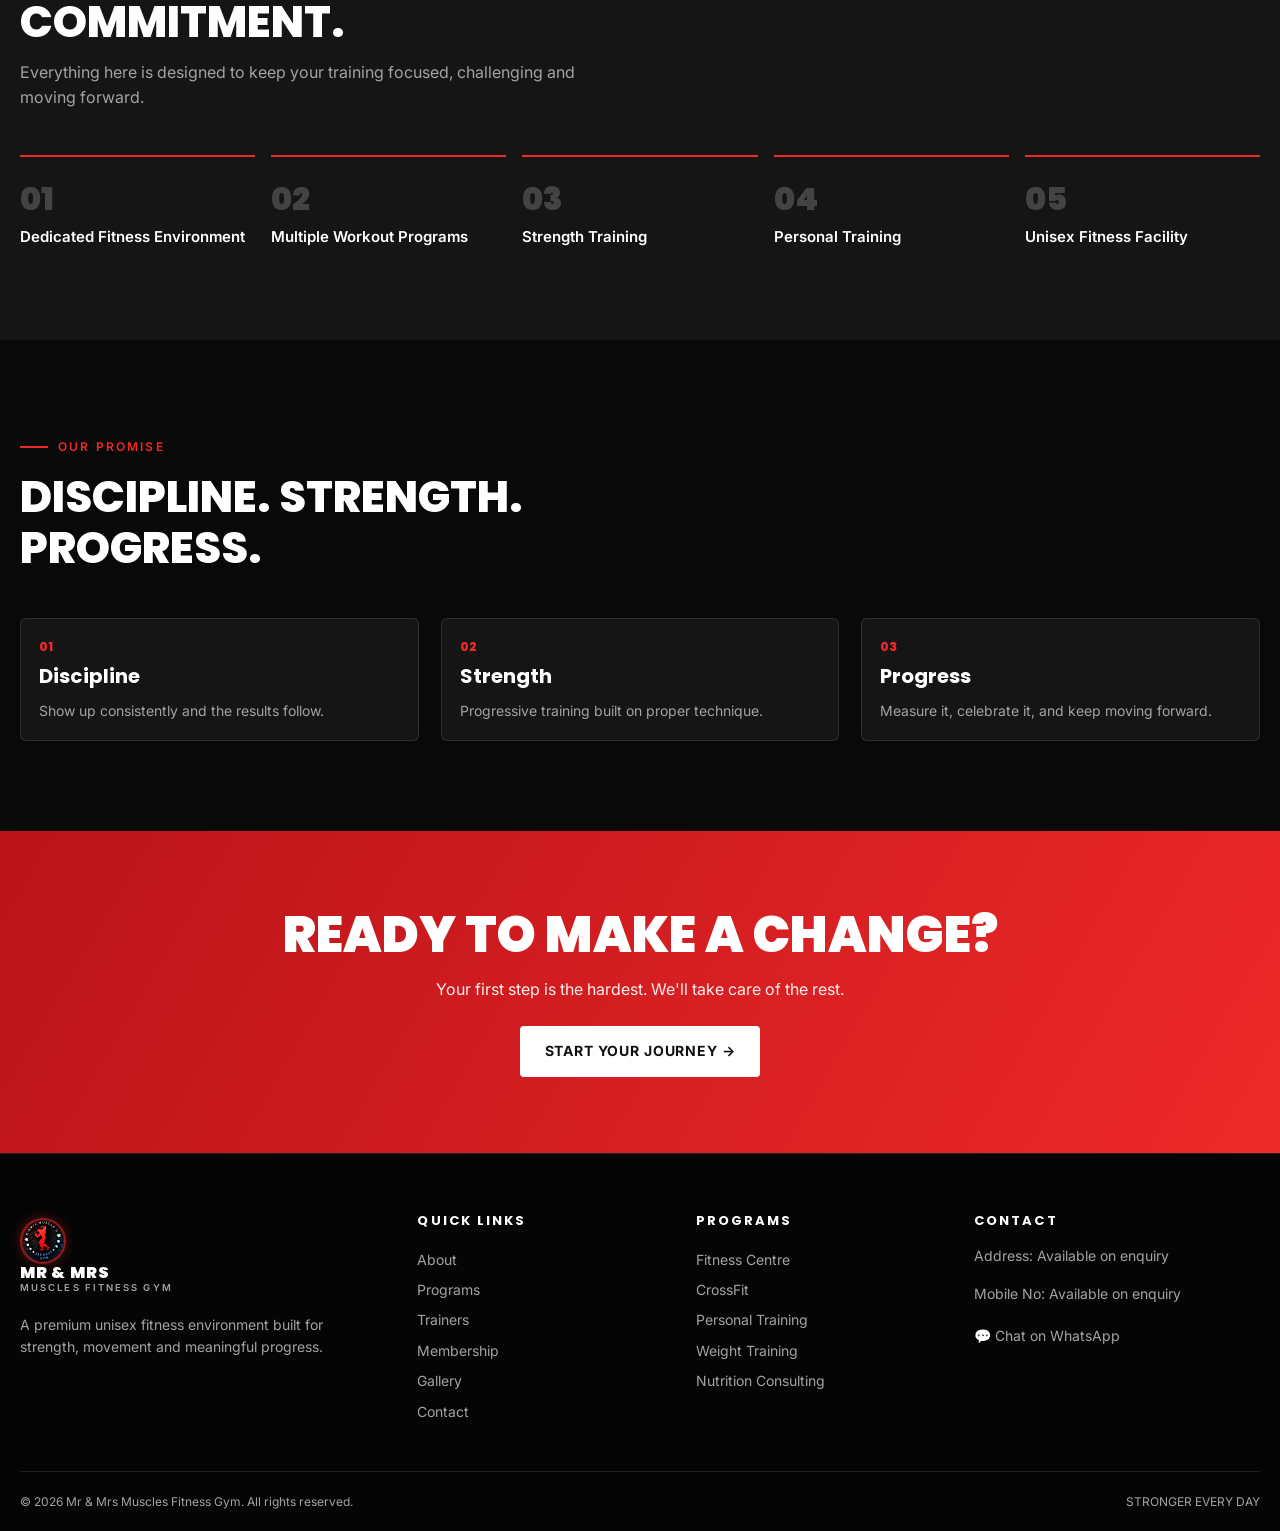
==== commit fad4513b: "Replace phone and address with placeholder captions and fix mobile contact alignment" ====
--- a/about.html
+++ b/about.html
@@ -3,10 +3,10 @@
 <title>About | Mr &amp; Mrs Muscles Fitness Gym</title><meta name="description" content="Learn about Mr & Mrs Muscles Fitness Gym.">
 <link rel="preconnect" href="https://fonts.googleapis.com"><link rel="preconnect" href="https://fonts.gstatic.com" crossorigin>
 <link href="https://fonts.googleapis.com/css2?family=Inter:wght@400;500;600&family=Poppins:wght@600;700;800;900&display=swap" rel="stylesheet">
-<link rel="stylesheet" href="css/style.css"></head><body>
+<link rel="stylesheet" href="css/style.css?v=20261118_v3"></head><body>
 <header><div class="container nav-wrap">
 <a class="logo" href="index.html" aria-label="Home"><img src="images/logo-badge.png" alt="Mr &amp; Mrs Muscles Fitness Gym Logo" class="gym-logo"><span class="logo-text"><strong>MR &amp; MRS</strong><small>MUSCLES FITNESS GYM</small></span></a>
-<nav aria-label="Primary"><button class="nav-close" aria-label="Close menu">×</button><a href="index.html">Home</a><a href="about.html" class=active>About</a><a href="programs.html">Programs</a><a href="trainers.html">Trainers</a><a href="membership.html">Membership</a><a href="gallery.html">Gallery</a><a href="contact.html">Contact</a></nav>
+<nav aria-label="Primary"><button class="nav-close" aria-label="Close menu">×</button><a href="index.html">Home</a><a href="about.html" class="active">About</a><a href="programs.html">Programs</a><a href="trainers.html">Trainers</a><a href="membership.html">Membership</a><a href="gallery.html">Gallery</a><a href="contact.html">Contact</a></nav>
 <div class="nav-cta"><a class="btn btn-red join-link" href="membership.html">Join now</a><button class="menu-btn" aria-label="Open menu">☰</button></div></div><div class="nav-backdrop" aria-hidden="true"></div></header>
 <main><div class="page-hero"><div class="container"><div class="crumbs"><a href="index.html">Home</a> / About</div><span class="eyebrow"><i></i>About</span><h1>More than a gym. It's a lifestyle.</h1><p>A premium unisex fitness environment built for strength, movement and meaningful progress.</p></div></div><section><div class="container"><div class="about-grid"><div class="about-img reveal"><img src="images/1637430308606.avif" alt="Premium gym training floor" loading="lazy"><div class="float"><strong>BUILT</strong><span>FOR BETTER</span></div></div>
 <div class="about-text reveal"><span class="eyebrow"><i></i>About our gym</span><h2>More than a gym. It's a lifestyle.</h2>
@@ -18,8 +18,8 @@
 <p>A premium unisex fitness environment built for strength, movement and meaningful progress.</p></div>
 <div><h4>Quick links</h4><a href="about.html">About</a><a href="programs.html">Programs</a><a href="trainers.html">Trainers</a><a href="membership.html">Membership</a><a href="gallery.html">Gallery</a><a href="contact.html">Contact</a></div>
 <div><h4>Programs</h4><a href="programs.html">Fitness Centre</a><a href="programs.html">CrossFit</a><a href="programs.html">Personal Training</a><a href="programs.html">Weight Training</a><a href="programs.html">Nutrition Consulting</a></div>
-<div><h4>Contact</h4><p>13D / 2 Sasthri Road, 11th Cross E Rd, near Sarathambal Temple, Tiruchirappalli, Tamil Nadu 620017</p><p><a href="tel:+919751345134" style="display:inline;color:inherit;">📞 +91 97513 45134</a></p><a href="#" data-wa="Hi Mr & Mrs Muscles Fitness Gym! I want to enquire about membership and training.">💬 Chat on WhatsApp</a></div></div>
+<div><h4>Contact</h4><p>Address: Available on enquiry</p><p>Mobile No: Available on enquiry</p><a href="#" data-wa="Hi Mr &amp; Mrs Muscles Fitness Gym! I want to enquire about membership and training.">💬 Chat on WhatsApp</a></div></div>
 <div class="foot-bottom"><span>© 2026 Mr &amp; Mrs Muscles Fitness Gym. All rights reserved.</span><span>STRONGER EVERY DAY</span></div></div></footer>
 <button class="wa-float" data-wa="Hi Mr & Mrs Muscles Fitness Gym! I want to enquire about membership and training." aria-label="WhatsApp enquiry">💬</button>
 
-<script src="js/main.js"></script></body></html>+<script src="js/main.js?v=20261118_v3"></script></body></html>
--- a/css/style.css
+++ b/css/style.css
@@ -582,26 +582,39 @@
 .info-item{
   display:flex;
   gap:16px;
-  align-items:center;
+  align-items:flex-start;
   background:var(--panel);
   border:1px solid var(--line);
   border-radius:6px;
   padding:16px 18px;
   margin-bottom:12px;
+  box-sizing:border-box;
+  width:100%;
 }
 .info-item i{
   font-style:normal;
   width:44px;
   height:44px;
-  display:grid;
-  place-items:center;
+  min-width:44px;
+  display:flex;
+  align-items:center;
+  justify-content:center;
   background:rgba(239,41,41,.15);
   color:var(--red);
   border-radius:6px;
   font-size:18px;
   flex-shrink:0;
-}
-.info-item small{display:block;color:var(--muted);font-size:11px;letter-spacing:.1em;text-transform:uppercase}
+  margin-top:2px;
+}
+.info-item span{
+  display:flex;
+  flex-direction:column;
+  min-width:0;
+  flex:1;
+  word-break:break-word;
+}
+.info-item small{display:block;color:var(--muted);font-size:11px;letter-spacing:.1em;text-transform:uppercase;margin-bottom:4px}
+.info-item strong{font-size:15px;line-height:1.4;word-break:break-word}
 .map{
   margin-top:16px;
   border:1px solid var(--line);
@@ -725,36 +738,46 @@
     right:0;
     bottom:0;
     width:min(320px,84vw);
+    height:100vh;
+    height:100dvh;
     background:linear-gradient(180deg,#141414 0%,#0a0a0a 100%);
     display:flex;
     flex-direction:column;
     align-items:stretch;
     justify-content:flex-start;
     gap:0;
-    padding:80px 24px 40px;
+    padding:80px 20px 40px;
     transform:translateX(100%);
     transition:transform .35s cubic-bezier(0.16, 1, 0.3, 1);
     border-left:1px solid var(--line);
     box-shadow:-12px 0 35px rgba(0,0,0,.85);
-    z-index:150;
+    z-index:200;
     overflow-y:auto;
     -webkit-overflow-scrolling:touch;
+    visibility:hidden;
+    pointer-events:none;
   }
   nav.open{
     transform:translateX(0);
+    visibility:visible;
+    pointer-events:auto;
   }
   nav a{
-    font-size:16px;
+    font-size:15px;
     font-weight:700;
     letter-spacing:.08em;
     color:#e0e0e0;
     padding:16px 14px;
+    margin:0 0 6px 0;
     border-radius:6px;
-    border-bottom:1px solid rgba(255,255,255,.06);
+    border:1px solid rgba(255,255,255,.05);
+    background:rgba(255,255,255,.02);
     display:flex;
     align-items:center;
     justify-content:space-between;
-    transition:all .2s ease;
+    transition:background .2s,color .2s,padding-left .2s,border-color .2s;
+    box-sizing:border-box;
+    width:100%;
   }
   nav a::after{
     content:"→";
@@ -767,10 +790,10 @@
     transition:transform .2s,color .2s;
   }
   nav a:hover,nav a.active{
-    background:rgba(239,41,41,.12);
+    background:rgba(239,41,41,.15);
     color:var(--white);
     padding-left:18px;
-    border-color:rgba(239,41,41,.25);
+    border-color:rgba(239,41,41,.35);
   }
   nav a:hover::after,nav a.active::after{
     color:var(--red);
@@ -783,8 +806,21 @@
     position:absolute;
     top:20px;
     right:20px;
+    width:42px;
+    height:42px;
+    border-radius:50%;
+    background:rgba(255,255,255,.08);
+    border:1px solid var(--line);
     color:#fff;
-    z-index:2;
+    font-size:24px;
+    cursor:pointer;
+    z-index:10;
+    transition:background .2s,border-color .2s,transform .2s;
+  }
+  .nav-close:hover{
+    background:var(--red);
+    border-color:var(--red);
+    transform:scale(1.05);
   }
 }
 
@@ -846,7 +882,10 @@
   form{padding:22px 18px}
   form h3{font-size:22px}
   
-  .info-item{padding:14px 16px}
+  .contact-card{padding:22px 18px}
+  .info-item{padding:14px 14px;gap:12px}
+  .info-item i{width:38px;height:38px;min-width:38px;font-size:16px}
+  .info-item strong{font-size:13.5px}
   .wa-float{right:16px;bottom:16px;width:50px;height:50px;font-size:24px}
   .lb-prev{left:10px}
   .lb-next{right:10px}
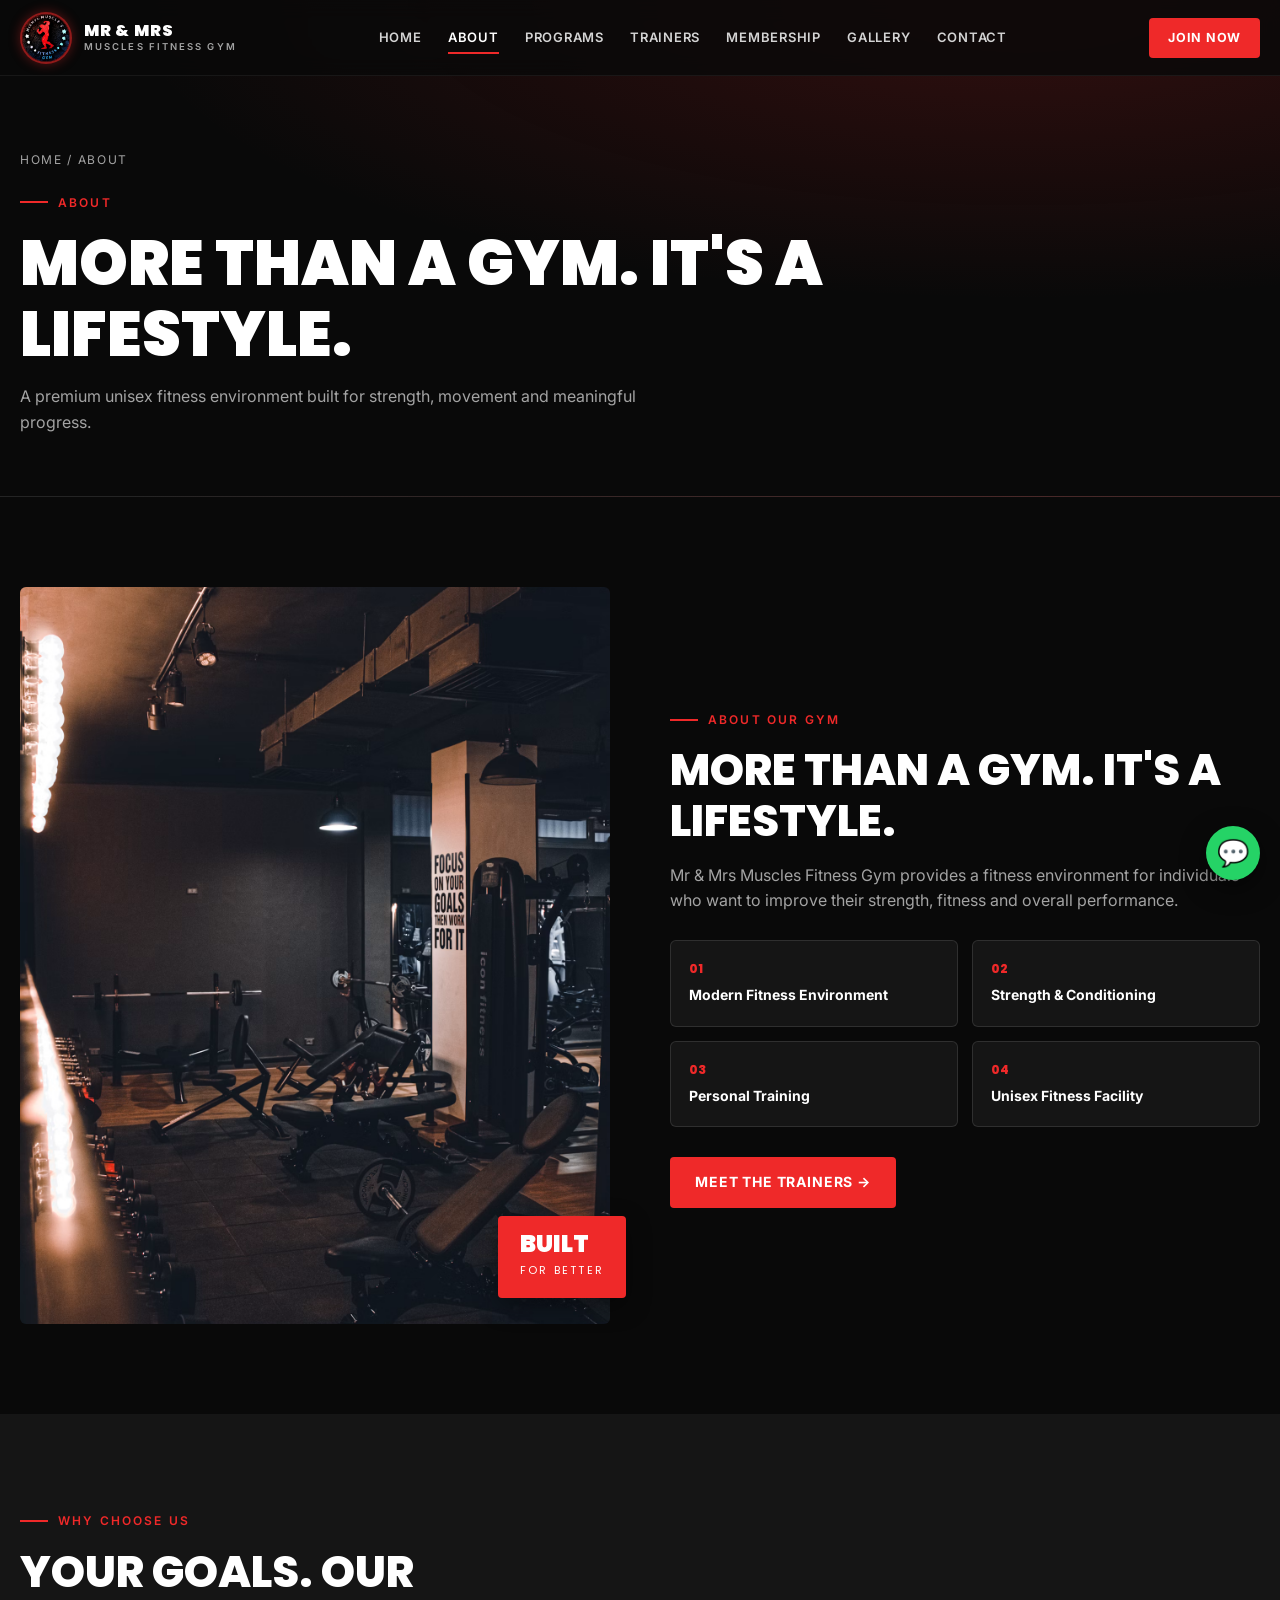
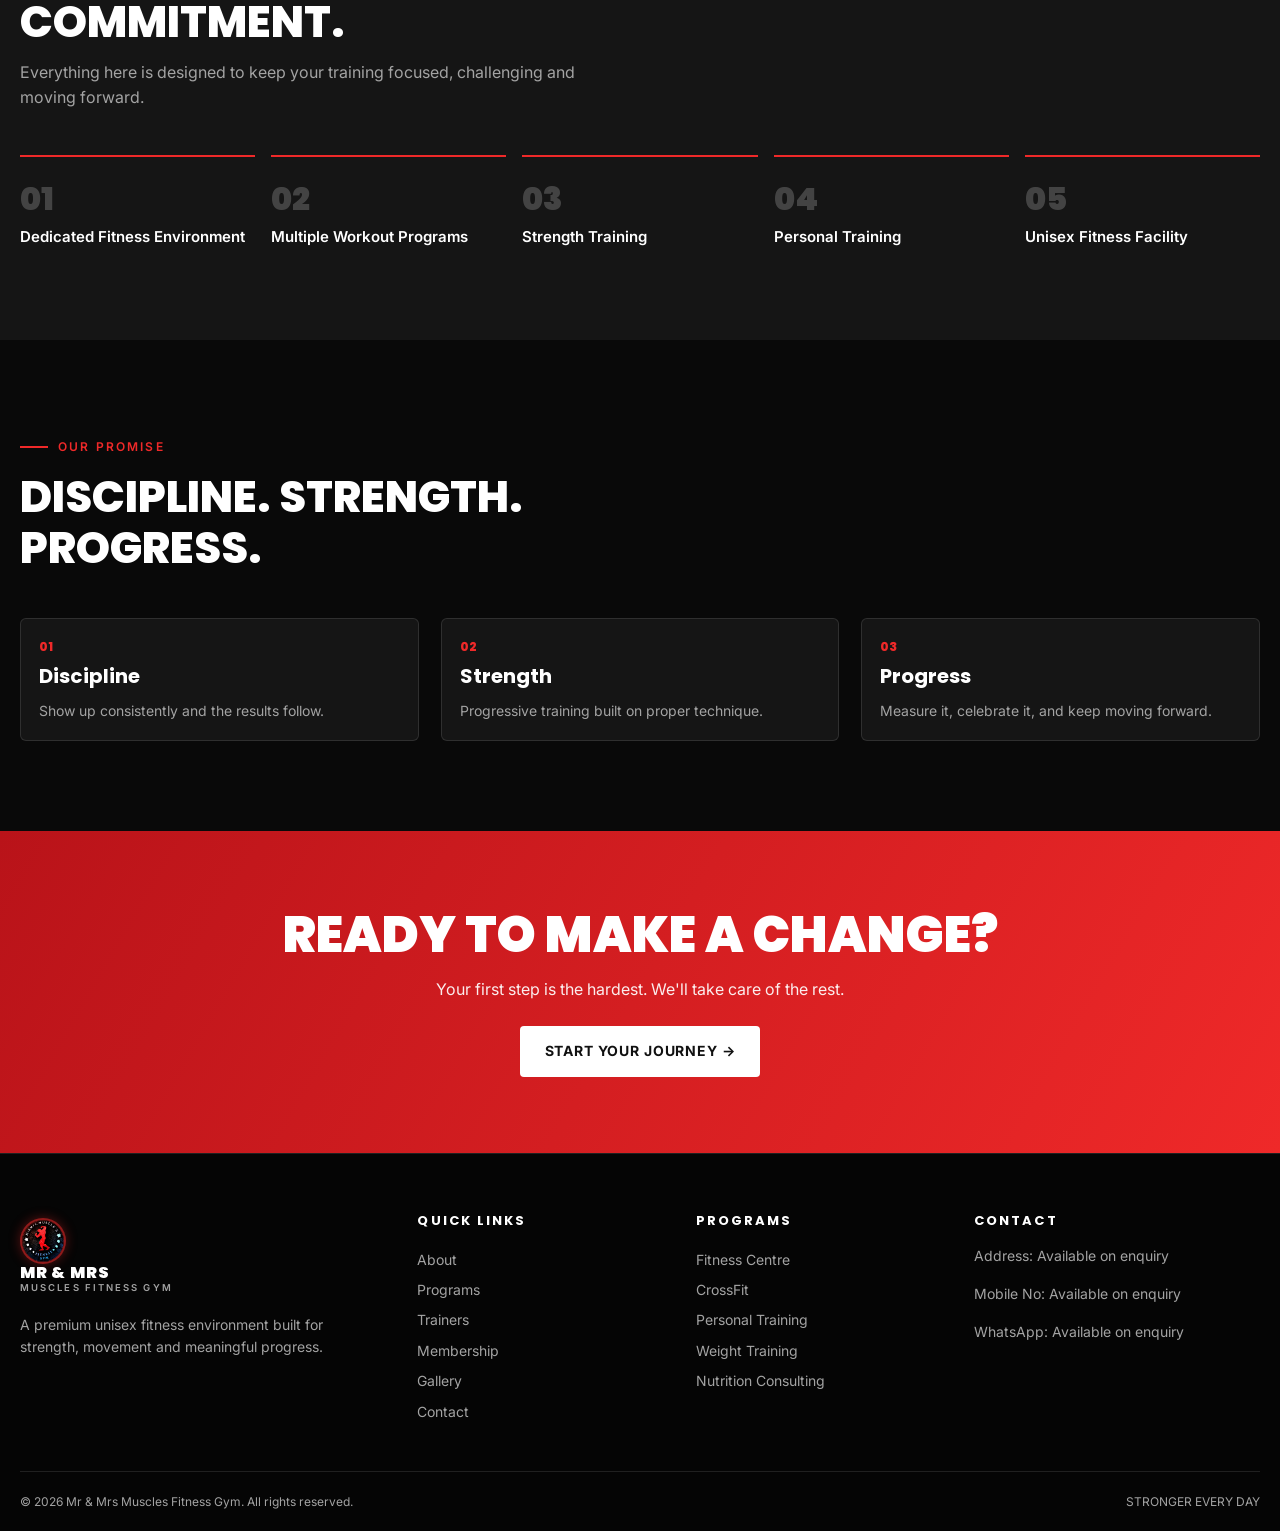
==== commit 68158b47: "Set WhatsApp contact number to Available on enquiry across all pages" ====
--- a/about.html
+++ b/about.html
@@ -3,7 +3,7 @@
 <title>About | Mr &amp; Mrs Muscles Fitness Gym</title><meta name="description" content="Learn about Mr & Mrs Muscles Fitness Gym.">
 <link rel="preconnect" href="https://fonts.googleapis.com"><link rel="preconnect" href="https://fonts.gstatic.com" crossorigin>
 <link href="https://fonts.googleapis.com/css2?family=Inter:wght@400;500;600&family=Poppins:wght@600;700;800;900&display=swap" rel="stylesheet">
-<link rel="stylesheet" href="css/style.css?v=20261118_v3"></head><body>
+<link rel="stylesheet" href="css/style.css?v=20261118_v4"></head><body>
 <header><div class="container nav-wrap">
 <a class="logo" href="index.html" aria-label="Home"><img src="images/logo-badge.png" alt="Mr &amp; Mrs Muscles Fitness Gym Logo" class="gym-logo"><span class="logo-text"><strong>MR &amp; MRS</strong><small>MUSCLES FITNESS GYM</small></span></a>
 <nav aria-label="Primary"><button class="nav-close" aria-label="Close menu">×</button><a href="index.html">Home</a><a href="about.html" class="active">About</a><a href="programs.html">Programs</a><a href="trainers.html">Trainers</a><a href="membership.html">Membership</a><a href="gallery.html">Gallery</a><a href="contact.html">Contact</a></nav>
@@ -18,8 +18,8 @@
 <p>A premium unisex fitness environment built for strength, movement and meaningful progress.</p></div>
 <div><h4>Quick links</h4><a href="about.html">About</a><a href="programs.html">Programs</a><a href="trainers.html">Trainers</a><a href="membership.html">Membership</a><a href="gallery.html">Gallery</a><a href="contact.html">Contact</a></div>
 <div><h4>Programs</h4><a href="programs.html">Fitness Centre</a><a href="programs.html">CrossFit</a><a href="programs.html">Personal Training</a><a href="programs.html">Weight Training</a><a href="programs.html">Nutrition Consulting</a></div>
-<div><h4>Contact</h4><p>Address: Available on enquiry</p><p>Mobile No: Available on enquiry</p><a href="#" data-wa="Hi Mr &amp; Mrs Muscles Fitness Gym! I want to enquire about membership and training.">💬 Chat on WhatsApp</a></div></div>
+<div><h4>Contact</h4><p>Address: Available on enquiry</p><p>Mobile No: Available on enquiry</p><p>WhatsApp: Available on enquiry</p></div></div>
 <div class="foot-bottom"><span>© 2026 Mr &amp; Mrs Muscles Fitness Gym. All rights reserved.</span><span>STRONGER EVERY DAY</span></div></div></footer>
 <button class="wa-float" data-wa="Hi Mr & Mrs Muscles Fitness Gym! I want to enquire about membership and training." aria-label="WhatsApp enquiry">💬</button>
 
-<script src="js/main.js?v=20261118_v3"></script></body></html>+<script src="js/main.js?v=20261118_v4"></script></body></html>
